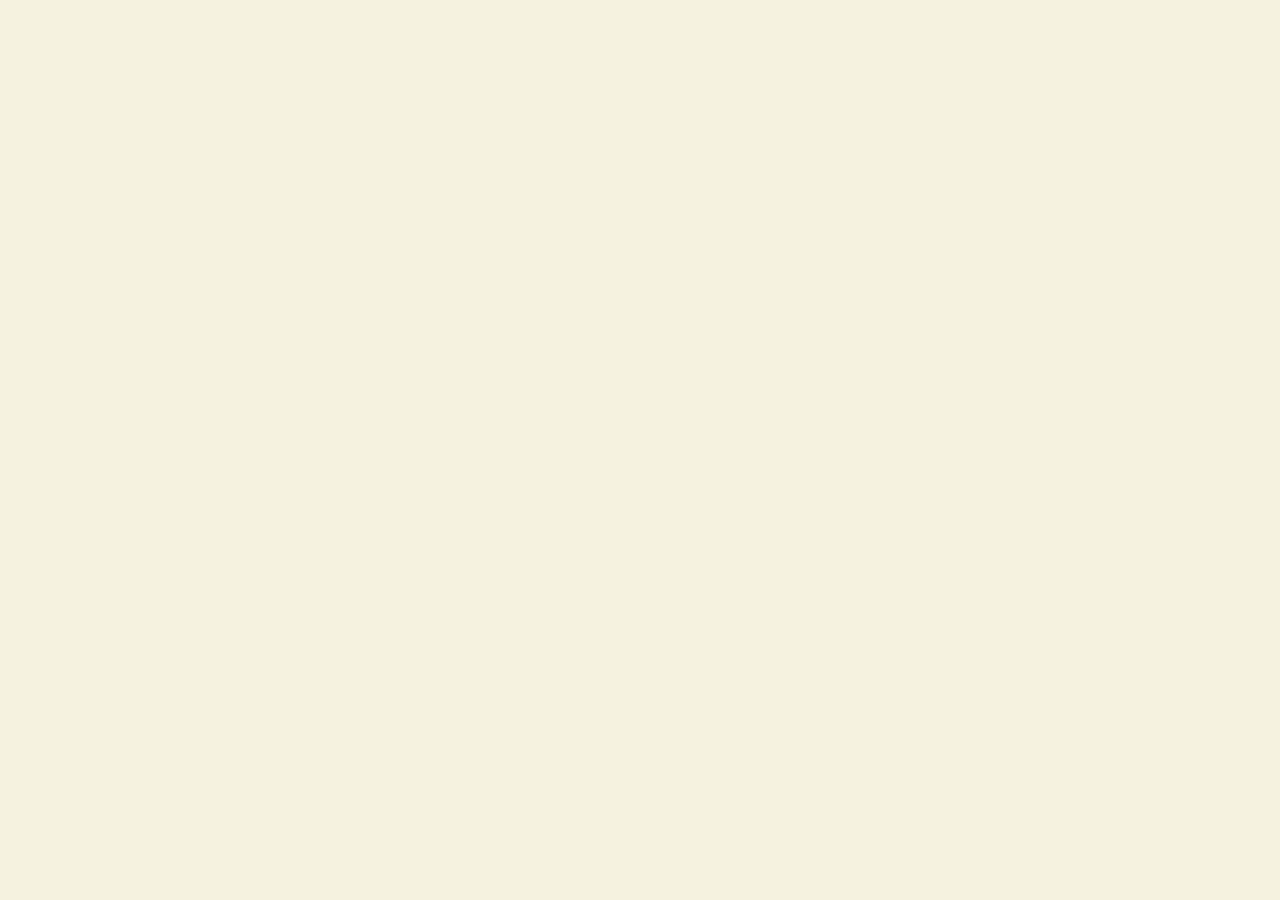
==== paginas/informacao/contato.html @ 310c8fca "feat: criacao da pagina contato" ====
<!DOCTYPE html>
<html lang="pt-br">
<head>
    <meta charset="UTF-8">
    <meta name="viewport" content="width=device-width, initial-scale=1.0">
    <link rel="stylesheet" href="../../css/main.css">
    <link rel="icon" href="../../img/FloraTech.ico" type="image/ico">
    <script src="../../js/menu.js" defer></script>
    <script src="../../js/contato.js" defer></script>
    <title>Floratech — Contato</title>
</head>
</html>
---- css/main.css ----
/* main.css — Floratech — importa todos os módulos */

@import url('./base.css');
@import url('./cabecalho.css');
@import url('./hero.css');
@import url('./info.css');
@import url('./rodape.css');
@import url('./integrantes.css');
@import url('./sobre.css');
@import url('./faq.css');
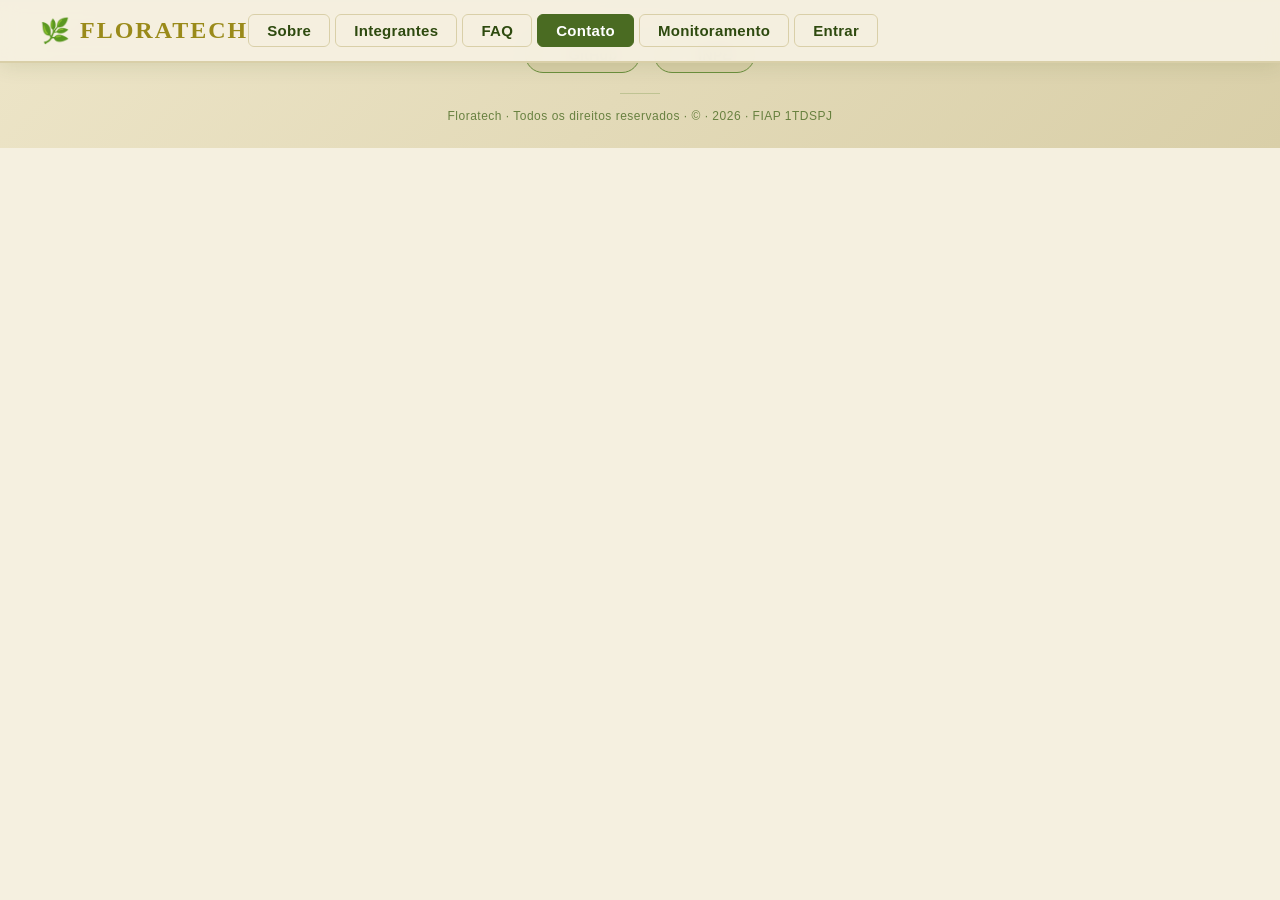
==== commit 2b090393: "feat: implementando o rodape e cabecalho padrao" ====
--- a/paginas/informacao/contato.html
+++ b/paginas/informacao/contato.html
@@ -9,4 +9,42 @@
     <script src="../../js/contato.js" defer></script>
     <title>Floratech — Contato</title>
 </head>
+<body>
+    <header class="cabecalho">
+        <div class="cabecalho__container">
+            <a class="cabecalho__logo" href="../../index.html">
+                <span class="cabecalho__logo-icon">🌿</span> Floratech
+            </a>
+            <button class="cabecalho__hamburger" id="btnHamburger" aria-label="Abrir menu" aria-expanded="false" aria-controls="menuNav">
+                <span></span><span></span><span></span>
+            </button>
+            <nav class="cabecalho__nav" id="menuNav">
+                <ul class="cabecalho__ul">
+                    <li class="cabecalho__li"><a class="cabecalho__btn" href="sobre.html">Sobre</a></li>
+                    <li class="cabecalho__li"><a class="cabecalho__btn" href="integrantes.html">Integrantes</a></li>
+                    <li class="cabecalho__li"><a class="cabecalho__btn" href="faq.html">FAQ</a></li>
+                    <li class="cabecalho__li cabecalho__li--active"><a class="cabecalho__btn2" href="contato.html">Contato</a></li>
+                    <li class="cabecalho__li"><a class="cabecalho__btn" href="../solucao/monitoramento.html">Monitoramento</a></li>
+                    <li class="cabecalho__li"><a class="cabecalho__btn" href="../login/login.html">Entrar</a></li>
+                </ul>
+            </nav>
+        </div>
+    </header>
+
+    <footer class="rodape">
+        <div class="rodape__container">
+            <div class="rodape__links">
+                <a class="rodape__btn" href="https://github.com/FloraTech-1TDSPJ" target="_blank">
+                    <img src="../../img/icone/github.png" alt="" class="rodape__ico"> GitHub
+                </a>
+                <a class="rodape__btn" href="https://queimadas.dgi.inpe.br" target="_blank">
+                    <img src="../../img/icone/inpe.png" alt="" class="rodape__ico"> INPE
+                </a>
+            </div>
+            <div class="rodape__divider"></div>
+            <p class="rodape__texto">Floratech · Todos os direitos reservados · &copy; · 2026 · FIAP 1TDSPJ</p>
+        </div>
+    </footer>
+    
+</body>
 </html>
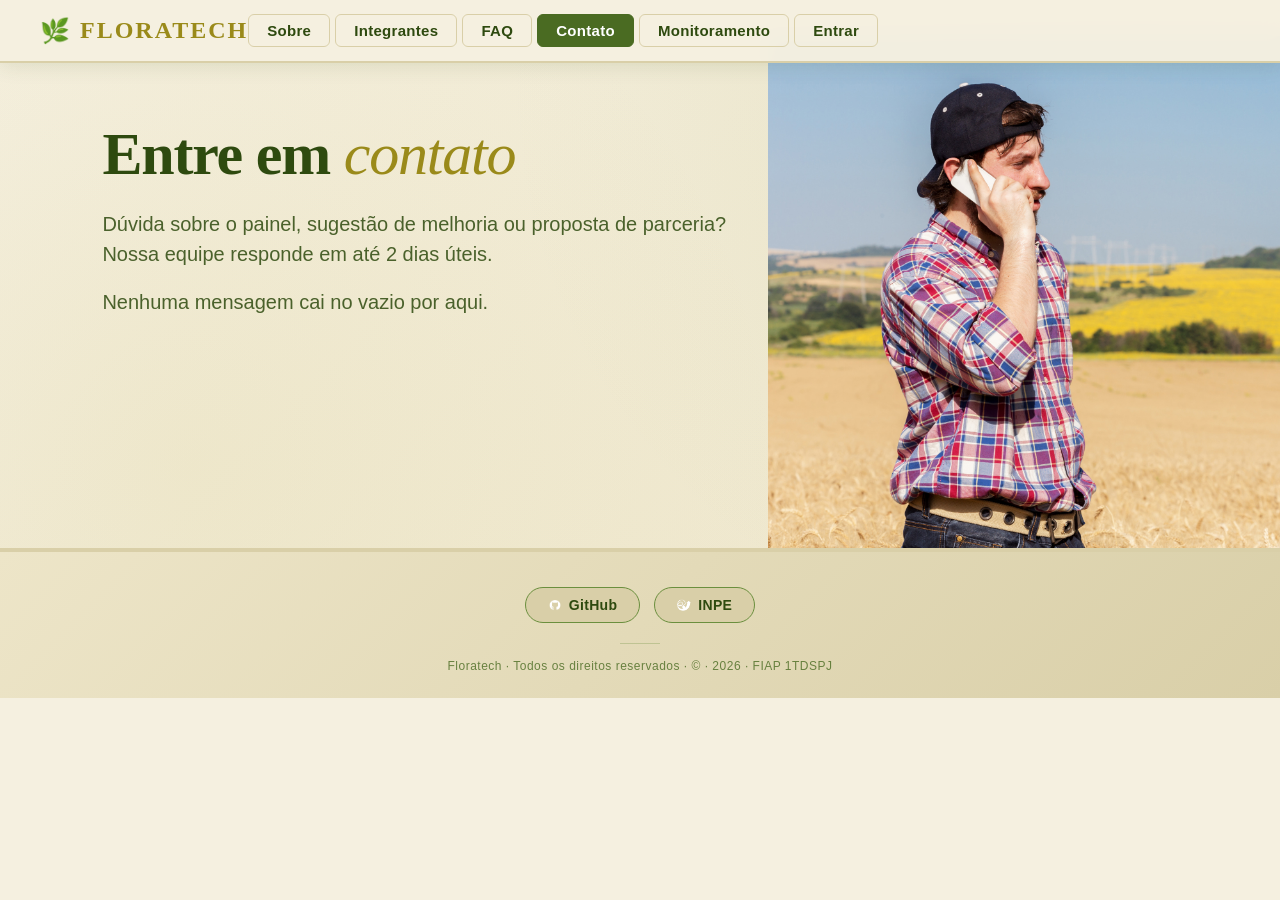
==== commit 3f3c564b: "feat: montando o hero" ====
--- a/paginas/informacao/contato.html
+++ b/paginas/informacao/contato.html
@@ -31,6 +31,18 @@
         </div>
     </header>
 
+    <main class="info">
+
+        <section class="hero">
+            <div class="hero__container">
+                <h1 class="hero__title">Entre em <em>contato</em></h1>
+                <p class="hero__texto">Dúvida sobre o painel, sugestão de melhoria ou proposta de parceria? Nossa equipe responde em até 2 dias úteis.</p>
+                <p class="hero__texto">Nenhuma mensagem cai no vazio por aqui.</p>
+            </div>
+            <img src="../../img/hero/hero-contato.png" alt="Produtor com celular no campo" class="hero__imagem">
+        </section>
+
+    </main>
     <footer class="rodape">
         <div class="rodape__container">
             <div class="rodape__links">
@@ -45,6 +57,6 @@
             <p class="rodape__texto">Floratech · Todos os direitos reservados · &copy; · 2026 · FIAP 1TDSPJ</p>
         </div>
     </footer>
-    
+
 </body>
 </html>
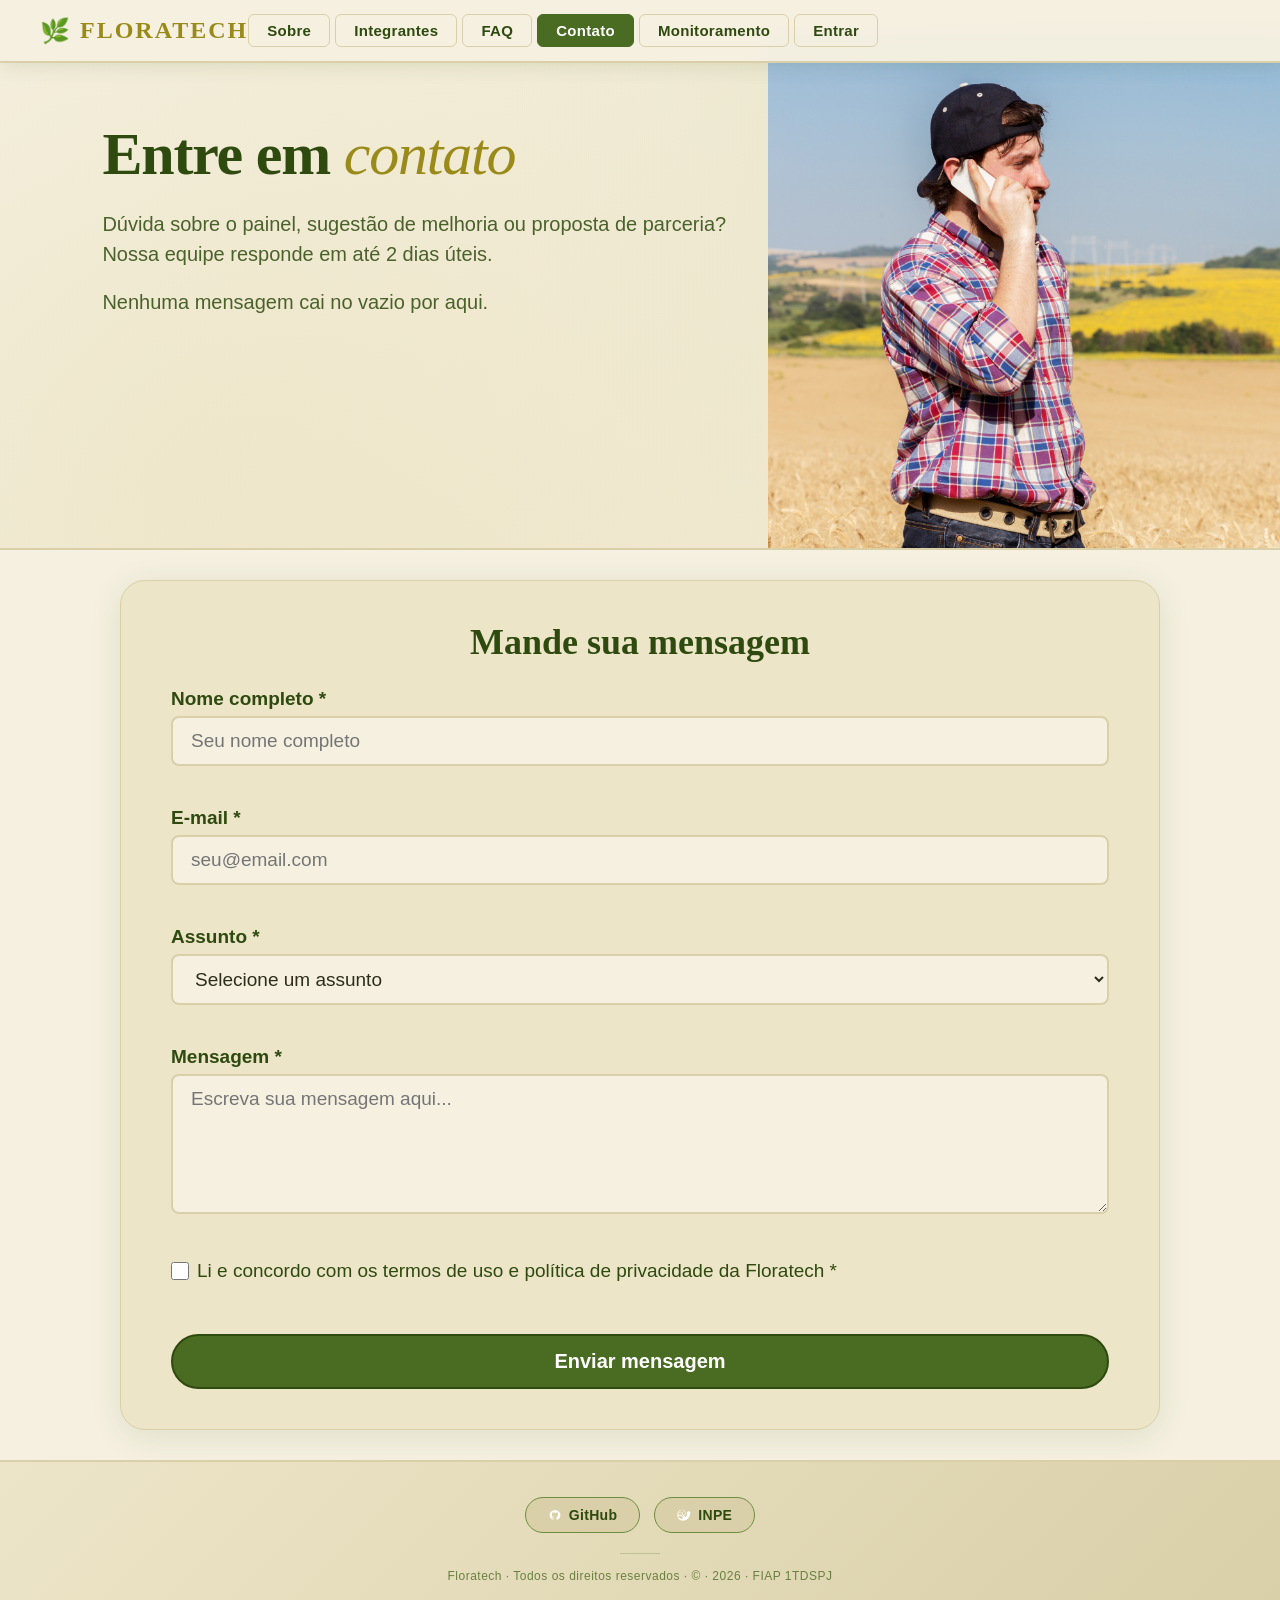
==== commit be798751: "feat: elaborando o formulario no html e js e estilizando ele no css" ====
--- a/paginas/informacao/contato.html
+++ b/paginas/informacao/contato.html
@@ -42,7 +42,62 @@
             <img src="../../img/hero/hero-contato.png" alt="Produtor com celular no campo" class="hero__imagem">
         </section>
 
+        <div class="contato__container">
+            <div class="contato__painel">
+
+                <h2 class="contato__title">Mande sua mensagem</h2>
+
+                <div class="contato__grupo">
+                    <label class="contato__label" for="nome">Nome completo *</label>
+                    <input class="contato__input" type="text" id="nome" placeholder="Seu nome completo">
+                    <span class="contato__erro" id="erro-nome"></span>
+                </div>
+
+                <div class="contato__grupo">
+                    <label class="contato__label" for="email">E-mail *</label>
+                    <input class="contato__input" type="email" id="email" placeholder="seu@email.com">
+                    <span class="contato__erro" id="erro-email"></span>
+                </div>
+
+                <div class="contato__grupo">
+                    <label class="contato__label" for="assunto">Assunto *</label>
+                    <select class="contato__input contato__select" id="assunto">
+                        <option value="">Selecione um assunto</option>
+                        <option value="duvida">Dúvida sobre o painel de monitoramento</option>
+                        <option value="dado">Dado incorreto ou desatualizado</option>
+                        <option value="estado">Solicitar cobertura de novo estado</option>
+                        <option value="parceria">Proposta de parceria institucional</option>
+                        <option value="imprensa">Imprensa / mídia</option>
+                        <option value="outro">Outro</option>
+                    </select>
+                    <span class="contato__erro" id="erro-assunto"></span>
+                </div>
+
+                <div class="contato__grupo">
+                    <label class="contato__label" for="mensagem">Mensagem *</label>
+                    <textarea class="contato__input contato__textarea" id="mensagem" placeholder="Escreva sua mensagem aqui..."></textarea>
+                    <span class="contato__erro" id="erro-mensagem"></span>
+                </div>
+
+                <div class="contato__grupo">
+                    <label class="contato__label contato__label--check">
+                        <input type="checkbox" id="termos" class="contato__checkbox">
+                        Li e concordo com os termos de uso e política de privacidade da Floratech *
+                    </label>
+                    <span class="contato__erro" id="erro-termos"></span>
+                </div>
+
+                <button class="contato__btn" onclick="enviarFormulario()">Enviar mensagem</button>
+
+                <div class="contato__sucesso" id="mensagem-sucesso">
+                    ✅ Mensagem enviada! Responderemos em até 2 dias úteis.
+                </div>
+
+            </div>
+        </div>
+
     </main>
+    
     <footer class="rodape">
         <div class="rodape__container">
             <div class="rodape__links">
--- a/css/main.css
+++ b/css/main.css
@@ -7,4 +7,5 @@
 @import url('./rodape.css');
 @import url('./integrantes.css');
 @import url('./sobre.css');
-@import url('./faq.css');+@import url('./faq.css');
+@import url('./contato.css');
